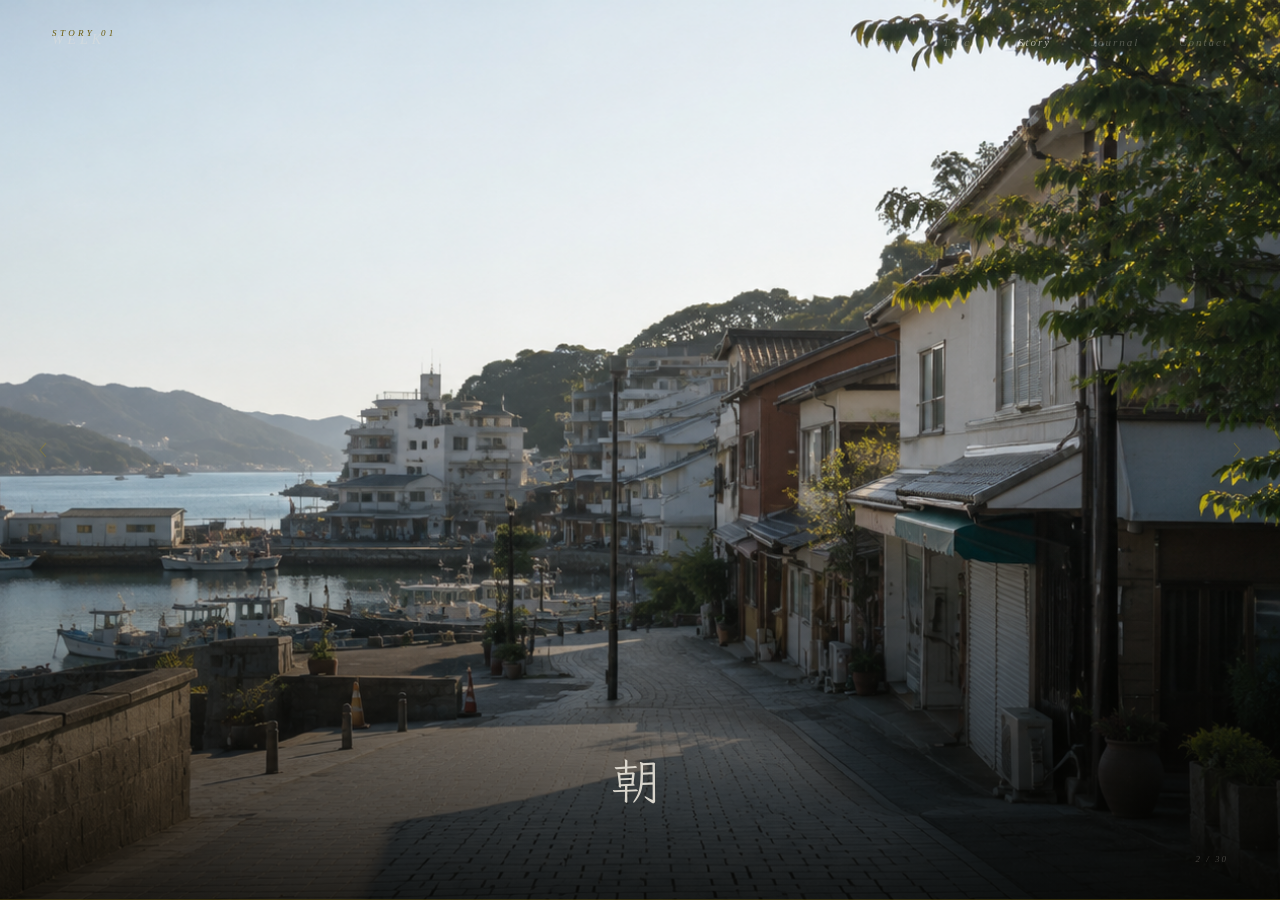
==== stories/story01/index.html @ 50bb53f8 "Add story index pages" ====
<!DOCTYPE html>
<html lang="ja">
<head>
  <meta charset="UTF-8">
  <meta name="robots" content="noindex, nofollow">
  <meta name="viewport" content="width=device-width, initial-scale=1.0">
  <title>Story — WELK 人が歩く研究所</title>
  <link rel="preconnect" href="https://fonts.googleapis.com">
  <link rel="preconnect" href="https://fonts.gstatic.com" crossorigin>
  <link href="https://fonts.googleapis.com/css2?family=Noto+Serif+JP:wght@200;300&family=IM+Fell+English:ital@0;1&family=Klee+One:wght@400;600&display=swap" rel="stylesheet">
  <style>
    *, *::before, *::after { box-sizing: border-box; margin: 0; padding: 0; }
    :root {
      --gold: #B8960C; --goldL: #C9A84C; --goldD: #6B5A0A;
      --ink: #050503; --paper: #EAE5DC;
    }
    html, body {
      width: 100%; height: 100%;
      background: var(--ink);
      color: var(--paper);
      font-family: 'Noto Serif JP', serif;
      overflow: hidden;
      user-select: none;
    }

    /* Nav */
    nav {
      position: fixed; top: 0; left: 0; right: 0; z-index: 100;
      display: flex; justify-content: space-between; align-items: center;
      padding: 28px 52px; pointer-events: none;
    }
    .logo {
      font-family: 'IM Fell English', serif; font-style: italic;
      font-size: 14px; letter-spacing: .28em;
      color: rgba(234,229,220,.38); text-decoration: none;
      pointer-events: all; transition: color .6s;
    }
    .logo:hover { color: rgba(234,229,220,.72); }
    .nav-links { display: flex; gap: 40px; list-style: none; pointer-events: all; }
    .nav-links a {
      font-family: 'IM Fell English', serif; font-style: italic;
      font-size: 11px; letter-spacing: .18em;
      color: rgba(234,229,220,.28); text-decoration: none; transition: color .5s;
    }
    .nav-links a:hover, .nav-links a.cur { color: rgba(234,229,220,.72); }

    /* Stage */
    #stage { position: fixed; inset: 0; }

    /* Slides */
    .slide {
      position: absolute; inset: 0;
      opacity: 0;
      transition: opacity 1s ease;
      pointer-events: none;
    }
    .slide.active { opacity: 1; pointer-events: all; }

    /* 写真スライド */
    .slide-photo { background: var(--ink); }
    .photo-img {
      position: absolute; inset: 0;
      width: 100%; height: 100%;
      object-fit: cover;
    }
    .photo-caption {
      position: absolute; bottom: 0; left: 0; right: 0;
      padding: 20% 5% 6%;
      background: linear-gradient(to top, rgba(5,5,3,.85) 0%, rgba(5,5,3,.4) 50%, transparent 100%);
      text-align: center;
      z-index: 10;
      opacity: 0;
    }
    .slide.active .photo-caption {
      animation: fadeIn 2s ease 1s both;
    }
    @keyframes fadeIn {
      from { opacity: 0; }
      to   { opacity: 1; }
    }
    .caption-scene {
      font-family: 'Klee One', 'Noto Serif JP', serif;
      font-weight: 400;
      font-size: clamp(26px, 3.9vw, 57px);
      line-height: 1.8;
      color: rgba(234,229,220,.9);
      letter-spacing: .18em;
    }

    /* ナレーション */
    .slide-narration, .slide-telop {
      display: flex; align-items: center; justify-content: center;
      background: var(--ink);
    }
    .narration-inner { width: 100%; padding: 0 10%; text-align: center; }
    .narration-text, .telop-text {
      display: block; width: 100%;
      word-break: auto-phrase; overflow-wrap: anywhere;
      font-family: 'Klee One', 'Noto Serif JP', serif;
      font-weight: 400;
      font-size: clamp(22px, 3.2vw, 42px);
      line-height: 2.2; letter-spacing: .08em;
      color: rgba(234,229,220,.82);
      opacity: 0;
    }
    .telop-text { font-size: clamp(24px, 3.5vw, 46px); letter-spacing: .12em; }
    .slide.active .narration-text,
    .slide.active .telop-text {
      animation: fadeIn 2s ease .4s both;
    }

    /* ロゴスライド */
    .slide-logo {
      display: flex; flex-direction: column;
      align-items: center; justify-content: center;
      background: var(--ink); gap: 20px;
    }
    .logo-welk {
      font-family: 'IM Fell English', serif; font-style: italic;
      font-size: clamp(28px, 5vw, 60px); letter-spacing: .38em;
      color: var(--goldD); opacity: 0;
    }
    .logo-tagline {
      font-weight: 200; font-size: 11px; letter-spacing: .22em;
      color: rgba(234,229,220,.28); opacity: 0;
    }
    .slide.active .logo-welk { animation: fadeIn 1.6s ease .6s both; }
    .slide.active .logo-tagline { animation: fadeIn 1.6s ease 1.2s both; }

    /* UI */
    #story-num {
      position: fixed; top: 28px; left: 52px; z-index: 200;
      font-family: 'IM Fell English', serif; font-style: italic;
      font-size: 9px; letter-spacing: .38em; color: var(--goldD);
      transition: opacity .6s;
    }
    #indicator {
      position: fixed; bottom: 36px; right: 52px; z-index: 200;
      font-family: 'IM Fell English', serif; font-style: italic;
      font-size: 9px; letter-spacing: .22em; color: rgba(234,229,220,.25);
    }
    .nav-btn {
      position: fixed; top: 50%; z-index: 200;
      transform: translateY(-50%);
      background: none; border: none; cursor: pointer;
      padding: 20px 24px; color: rgba(184,150,12,.28);
      transition: color .4s; outline: none;
    }
    .nav-btn:hover { color: rgba(184,150,12,.72); }
    #btn-prev { left: 8px; }
    #btn-next { right: 8px; }
    .nav-btn svg { display: block; width: 22px; height: 22px; }
    #progress-bar {
      position: fixed; bottom: 0; left: 0;
      height: 1px; background: var(--goldD);
      width: 0%; z-index: 200; opacity: .4;
      transition: width linear;
    }
    #bg-canvas {
      position: fixed; inset: 0; z-index: 0; pointer-events: none;
    }

    @media (max-width: 640px) {
      nav { padding: 18px 22px; }
      .nav-links { gap: 20px; }
      #story-num { top: 18px; left: 22px; }
      #indicator { bottom: 24px; right: 22px; }
    }
  </style>
</head>
<body>

<canvas id="bg-canvas"></canvas>

<nav>
  <a class="logo" href="../../index.html">WELK</a>
  <ul class="nav-links">
    <li><a href="../../about.html">About</a></li>
    <li><a href="../../trace.html">Trace</a></li>
    <li><a href="../../story.html" class="cur">Story</a></li>
    <li><a href="../../journal.html">Journal</a></li>
    <li><a href="../../contact.html">Contact</a></li>
  </ul>
</nav>

<div id="story-num">STORY 01</div>
<div id="indicator">1 / 30</div>

<button id="btn-prev" class="nav-btn" aria-label="前へ">
  <svg viewBox="0 0 22 22" fill="none" stroke="currentColor" stroke-width="1.2">
    <polyline points="14,4 8,11 14,18"/>
  </svg>
</button>
<button id="btn-next" class="nav-btn" aria-label="次へ">
  <svg viewBox="0 0 22 22" fill="none" stroke="currentColor" stroke-width="1.2">
    <polyline points="8,4 14,11 8,18"/>
  </svg>
</button>

<div id="progress-bar"></div>

<div id="stage">


  <!-- 01 写真：まだ一緒に行きたい場所がある -->
  <div class="slide slide-photo active" data-index="0">
    <img class="photo-img" src="01.png" alt="">
    <div class="photo-caption">
      <p class="caption-scene">まだ一緒に行きたい場所がある</p>
    </div>
  </div>

  <!-- 02 写真：朝 -->
  <div class="slide slide-photo" data-index="1">
    <img class="photo-img" src="02.png" alt="">
    <div class="photo-caption">
      <p class="caption-scene">朝</p>
    </div>
  </div>

  <!-- 03 写真：ホテルの窓 -->
  <div class="slide slide-photo" data-index="2">
    <img class="photo-img" src="03.png" alt="">
    <div class="photo-caption">
      <p class="caption-scene">ホテルの窓</p>
    </div>
  </div>

  <!-- 04 写真：夫婦が景色を見ている -->
  <div class="slide slide-photo" data-index="3">
    <img class="photo-img" src="04.png" alt="">
    <div class="photo-caption">
      <p class="caption-scene">夫婦が景色を見ている</p>
    </div>
  </div>

  <!-- 05 写真：以前なら予定を詰め込んでいた -->
  <div class="slide slide-photo" data-index="4">
    <img class="photo-img" src="05.png" alt="">
    <div class="photo-caption">
      <p class="caption-scene">以前なら予定を詰め込んでいた</p>
    </div>
  </div>

  <!-- 06 写真：しかし今日は少し歩幅が違う -->
  <div class="slide slide-photo" data-index="5">
    <img class="photo-img" src="06.png" alt="">
    <div class="photo-caption">
      <p class="caption-scene">しかし今日は少し歩幅が違う</p>
    </div>
  </div>

  <!-- 07 写真：観光地の地図を見る -->
  <div class="slide slide-photo" data-index="6">
    <img class="photo-img" src="07.png" alt="">
    <div class="photo-caption">
      <p class="caption-scene">観光地の地図を見る</p>
    </div>
  </div>

  <!-- 08 写真：妻が先に歩く -->
  <div class="slide slide-photo" data-index="7">
    <img class="photo-img" src="08.png" alt="">
    <div class="photo-caption">
      <p class="caption-scene">妻が先に歩く</p>
    </div>
  </div>

  <!-- 09 写真：夫は後を追う -->
  <div class="slide slide-photo" data-index="8">
    <img class="photo-img" src="09.png" alt="">
    <div class="photo-caption">
      <p class="caption-scene">夫は後を追う</p>
    </div>
  </div>

  <!-- 10 写真：石畳の路地 -->
  <div class="slide slide-photo" data-index="9">
    <img class="photo-img" src="10.png" alt="">
    <div class="photo-caption">
      <p class="caption-scene">石畳の路地</p>
    </div>
  </div>

  <!-- 11 写真：妻が振り返る -->
  <div class="slide slide-photo" data-index="10">
    <img class="photo-img" src="11.png" alt="">
    <div class="photo-caption">
      <p class="caption-scene">妻が振り返る</p>
    </div>
  </div>

  <!-- 12 写真：夫は歩き出す -->
  <div class="slide slide-photo" data-index="11">
    <img class="photo-img" src="12.png" alt="">
    <div class="photo-caption">
      <p class="caption-scene">夫は歩き出す</p>
    </div>
  </div>

  <!-- 13 写真：一歩目を出す -->
  <div class="slide slide-photo" data-index="12">
    <img class="photo-img" src="13.png" alt="">
    <div class="photo-caption">
      <p class="caption-scene">一歩目を出す</p>
    </div>
  </div>

  <!-- 14 写真：少しためらう -->
  <div class="slide slide-photo" data-index="13">
    <img class="photo-img" src="14.png" alt="">
    <div class="photo-caption">
      <p class="caption-scene">少しためらう</p>
    </div>
  </div>

  <!-- 15 写真：それでも進む -->
  <div class="slide slide-photo" data-index="14">
    <img class="photo-img" src="15.png" alt="">
    <div class="photo-caption">
      <p class="caption-scene">それでも進む</p>
    </div>
  </div>

  <!-- 16 写真：夕暮れ -->
  <div class="slide slide-photo" data-index="15">
    <img class="photo-img" src="16.png" alt="">
    <div class="photo-caption">
      <p class="caption-scene">夕暮れ</p>
    </div>
  </div>

  <!-- 17 写真：海辺 -->
  <div class="slide slide-photo" data-index="16">
    <img class="photo-img" src="17.png" alt="">
    <div class="photo-caption">
      <p class="caption-scene">海辺</p>
    </div>
  </div>

  <!-- 18 写真：二人が並んで座る -->
  <div class="slide slide-photo" data-index="17">
    <img class="photo-img" src="18.png" alt="">
    <div class="photo-caption">
      <p class="caption-scene">二人が並んで座る</p>
    </div>
  </div>

  <!-- 19 写真：息を整える -->
  <div class="slide slide-photo" data-index="18">
    <img class="photo-img" src="19.png" alt="">
    <div class="photo-caption">
      <p class="caption-scene">息を整える</p>
    </div>
  </div>

  <!-- 20 写真：そして笑う -->
  <div class="slide slide-photo" data-index="19">
    <img class="photo-img" src="20.png" alt="">
    <div class="photo-caption">
      <p class="caption-scene">そして笑う</p>
    </div>
  </div>

  <!-- 21 ナレーション（黒） -->
  <div class="slide slide-narration" data-index="20">
    <div class="narration-inner">
      <p class="narration-text">できなくなったわけじゃない。<br>困っているわけでもない。<br>それでも、身体は少しずつ変わり始める。</p>
    </div>
  </div>

  <!-- 22 ナレーション（黒） -->
  <div class="slide slide-narration" data-index="21">
    <div class="narration-inner">
      <p class="narration-text">本当に失いたくないのは、<br>歩くことじゃない。</p>
    </div>
  </div>

  <!-- 23 ナレーション（黒） -->
  <div class="slide slide-narration" data-index="22">
    <div class="narration-inner">
      <p class="narration-text">一緒に出かけること。</p>
    </div>
  </div>

  <!-- 24 ナレーション（黒） -->
  <div class="slide slide-narration" data-index="23">
    <div class="narration-inner">
      <p class="narration-text">新しい景色を見ること。</p>
    </div>
  </div>

  <!-- 25 ナレーション（黒） -->
  <div class="slide slide-narration" data-index="24">
    <div class="narration-inner">
      <p class="narration-text">同じ時間を重ねること。</p>
    </div>
  </div>

  <!-- 26 ナレーション（黒） -->
  <div class="slide slide-narration" data-index="25">
    <div class="narration-inner">
      <p class="narration-text">隣を歩くこと。</p>
    </div>
  </div>

  <!-- 27 写真：街を歩く二人 -->
  <div class="slide slide-photo" data-index="26">
    <img class="photo-img" src="27.png" alt="">
    <div class="photo-caption">
      <p class="caption-scene">街を歩く二人</p>
    </div>
  </div>

  <!-- 28 写真：また旅に出る二人 -->
  <div class="slide slide-photo" data-index="27">
    <img class="photo-img" src="28.png" alt="">
    <div class="photo-caption">
      <p class="caption-scene">また旅に出る二人</p>
    </div>
  </div>

  <!-- 29 テロップ（黒） -->
  <div class="slide slide-telop" data-index="28">
    <p class="telop-text">まだ一緒に<br>行きたい場所がある。</p>
  </div>

  <!-- 30 WELKロゴ（黒） -->
  <div class="slide slide-logo" data-index="29">
    <div class="logo-welk">WELK</div>
    <div class="logo-tagline">歩くことから始まるイノチの跳躍</div>
  </div>


</div><!-- /stage -->

<script>

(() => {
  /* ── 背景Canvas（静かな粒子、写真スライド以外で薄く浮かぶ） ── */
  const cv  = document.getElementById('bg-canvas');
  const bgCtx = cv.getContext('2d');
  let W, H;
  const resize = () => { W = cv.width = innerWidth; H = cv.height = innerHeight; };
  resize(); addEventListener('resize', resize);

  const ptcls = Array.from({ length: 40 }, () => ({
    x: Math.random(), y: Math.random(),
    vx: (Math.random()-.5)*.00005, vy: -(Math.random()*.000025),
    r: .3 + Math.random()*.8,
    phase: Math.random()*Math.PI*2,
    alpha: .03 + Math.random()*.10,
  }));

  let bgOpacity = 0; // 写真スライド時は粒子を薄く
  const bgLoop = (t) => {
    requestAnimationFrame(bgLoop);
    bgCtx.clearRect(0, 0, W, H);
    for (const p of ptcls) {
      p.x = (p.x + p.vx + 1) % 1;
      p.y = (p.y + p.vy + 1) % 1;
      const a = p.alpha * bgOpacity * (.3 + Math.sin(t*.00045+p.phase)*.7);
      if (a < 0.002) continue;
      bgCtx.beginPath();
      bgCtx.arc(p.x*W, p.y*H, p.r, 0, Math.PI*2);
      bgCtx.fillStyle = `rgba(184,150,12,${a})`;
      bgCtx.fill();
    }
  };
  requestAnimationFrame(bgLoop);

  /* ── スライドデータ ── */
  const slides      = Array.from(document.querySelectorAll('.slide'));
  const TOTAL       = slides.length;
  const storyNumEl  = document.getElementById('story-num');
  const indicatorEl = document.getElementById('indicator');
  const progressBar = document.getElementById('progress-bar');
  const btnPrev     = document.getElementById('btn-prev');
  const btnNext     = document.getElementById('btn-next');

  // 各スライドの自動再生時間（ms）
  // 写真：6秒、ナレーション：5秒、テロップ：6秒、ロゴ：8秒
  const DURATIONS = slides.map(s => {
    if (s.classList.contains('slide-narration')) return 4000;
    if (s.classList.contains('slide-telop'))     return 4000;
    if (s.classList.contains('slide-logo'))      return 4000;
    return 4000; // photo
  });

  let current     = 0;
  let autoTimer   = null;
  let isAnimating = false;
  let userPaused  = false;

  /* UI更新 */
  const updateUI = (idx) => {
    const slide = slides[idx];
    const isPhoto = slide.classList.contains('slide-photo');

    // 粒子：黒背景スライドは少し見せる、写真は隠す
    bgOpacity = isPhoto ? 0 : 0.7;

    // STORY番号（全スライド共通でSTORY 01を表示）
    storyNumEl.textContent = 'STORY 01';
    storyNumEl.style.opacity = '1';

    // インジケーター
    indicatorEl.textContent = `${idx + 1} / ${TOTAL}`;
  };

  /* 進行バー */
  const startProgress = (dur) => {
    progressBar.style.transition = 'none';
    progressBar.style.width = '0%';
    requestAnimationFrame(() => requestAnimationFrame(() => {
      progressBar.style.transition = `width ${dur}ms linear`;
      progressBar.style.width = '100%';
    }));
  };
  const stopProgress = () => {
    progressBar.style.transition = 'none';
    progressBar.style.width = '0%';
  };

  /* 自動再生 */
  const startAuto = () => {
    clearTimeout(autoTimer);
    const dur = DURATIONS[current];
    startProgress(dur);
    autoTimer = setTimeout(() => {
      goTo((current + 1) % TOTAL);
    }, dur);
  };
  const stopAuto = () => {
    clearTimeout(autoTimer);
    stopProgress();
    userPaused = true;
  };

  /* スライド遷移 */
  const goTo = (idx, userAction = false) => {
    if (isAnimating || idx === current) return;
    isAnimating = true;

    if (userAction) stopAuto();

    // 1秒で現在スライドを消す → 1秒後に次スライドを表示
    slides[current].classList.remove('active');
    const nextIdx = idx;
    setTimeout(() => {
      slides[nextIdx].classList.add('active');
      current = nextIdx;
      updateUI(nextIdx);
    }, 1000);

    setTimeout(() => {
      isAnimating = false;
      // ユーザー操作後も3秒後に自動再生を再開
      if (userAction) {
        clearTimeout(autoTimer);
        autoTimer = setTimeout(startAuto, 3000);
      } else {
        startAuto();
      }
    }, 1000);
  };

  /* 初期化 */
  updateUI(0);
  startAuto();

  /* ボタン */
  btnPrev.addEventListener('click', () => goTo((current - 1 + TOTAL) % TOTAL, true));
  btnNext.addEventListener('click', () => goTo((current + 1) % TOTAL, true));

  /* キーボード */
  addEventListener('keydown', (e) => {
    if (e.key === 'ArrowRight' || e.key === 'ArrowDown')
      goTo((current + 1) % TOTAL, true);
    else if (e.key === 'ArrowLeft' || e.key === 'ArrowUp')
      goTo((current - 1 + TOTAL) % TOTAL, true);
  });

  /* スワイプ */
  let tx = 0, ty = 0;
  addEventListener('touchstart', e => {
    tx = e.touches[0].clientX; ty = e.touches[0].clientY;
  }, { passive: true });
  addEventListener('touchend', e => {
    const dx = e.changedTouches[0].clientX - tx;
    const dy = e.changedTouches[0].clientY - ty;
    if (Math.abs(dx) > Math.abs(dy) && Math.abs(dx) > 40) {
      if (dx < 0) goTo((current + 1) % TOTAL, true);
      else         goTo((current - 1 + TOTAL) % TOTAL, true);
    }
  }, { passive: true });

})();

</script>
</body>
</html>
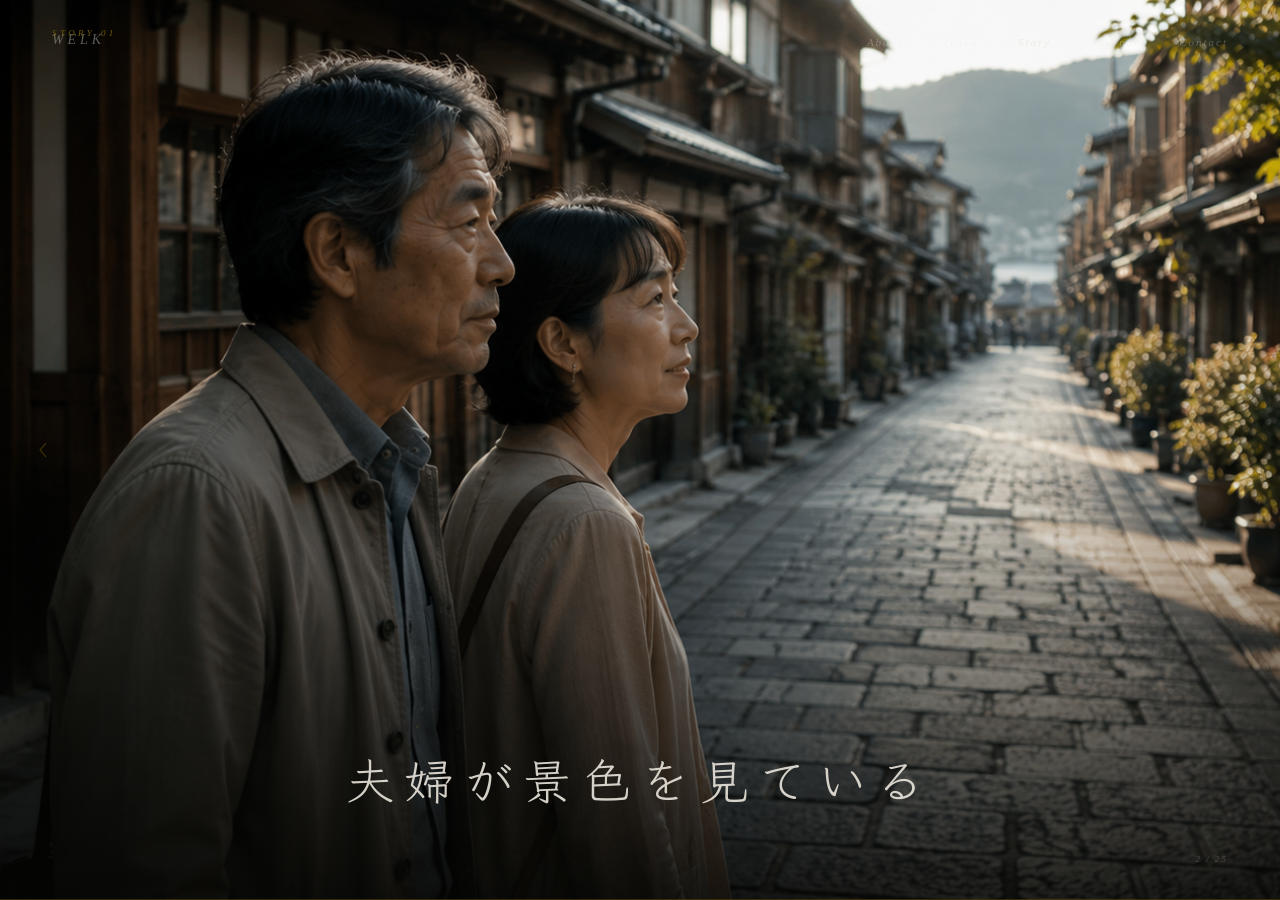
==== commit e5c22713: "Add files via upload" ====
--- a/stories/story01/index.html
+++ b/stories/story01/index.html
@@ -2,9 +2,20 @@
 <html lang="ja">
 <head>
   <meta charset="UTF-8">
-  <meta name="robots" content="noindex, nofollow">
   <meta name="viewport" content="width=device-width, initial-scale=1.0">
-  <title>Story — WELK 人が歩く研究所</title>
+  <title>Story 01 — WELK 人が歩く研究所</title>
+  <meta name="description" content="まだ一緒に行きたい場所がある。歩くことの先にある彩をめぐる物語。">
+  <link rel="canonical" href="https://sakumatetsushi.github.io/welk-lab/stories/story01/index.html">
+  <meta property="og:title" content="Story 01 — WELK 人が歩く研究所">
+  <meta property="og:description" content="まだ一緒に行きたい場所がある。歩くことの先にある彩をめぐる物語。">
+  <meta property="og:type" content="website">
+  <meta property="og:url" content="https://sakumatetsushi.github.io/welk-lab/stories/story01/index.html">
+  <meta property="og:image" content="https://sakumatetsushi.github.io/welk-lab/assets/ogp.png">
+  <meta property="og:site_name" content="WELK 人が歩く研究所">
+  <meta name="twitter:card" content="summary_large_image">
+  <meta name="twitter:title" content="Story 01 — WELK 人が歩く研究所">
+  <meta name="twitter:description" content="まだ一緒に行きたい場所がある。歩くことの先にある彩をめぐる物語。">
+  <meta name="twitter:image" content="https://sakumatetsushi.github.io/welk-lab/assets/ogp.png">
   <link rel="preconnect" href="https://fonts.googleapis.com">
   <link rel="preconnect" href="https://fonts.gstatic.com" crossorigin>
   <link href="https://fonts.googleapis.com/css2?family=Noto+Serif+JP:wght@200;300&family=IM+Fell+English:ital@0;1&family=Klee+One:wght@400;600&display=swap" rel="stylesheet">
@@ -16,6 +27,7 @@
     }
     html, body {
       width: 100%; height: 100%;
+      max-width: 100vw;
       background: var(--ink);
       color: var(--paper);
       font-family: 'Noto Serif JP', serif;
@@ -51,7 +63,7 @@
     .slide {
       position: absolute; inset: 0;
       opacity: 0;
-      transition: opacity 1s ease;
+      transition: opacity 0.6s ease;
       pointer-events: none;
     }
     .slide.active { opacity: 1; pointer-events: all; }
@@ -61,6 +73,7 @@
     .photo-img {
       position: absolute; inset: 0;
       width: 100%; height: 100%;
+      max-width: 100vw;
       object-fit: cover;
     }
     .photo-caption {
@@ -72,7 +85,7 @@
       opacity: 0;
     }
     .slide.active .photo-caption {
-      animation: fadeIn 2s ease 1s both;
+      animation: fadeIn 0.8s ease 0.3s both;
     }
     @keyframes fadeIn {
       from { opacity: 0; }
@@ -103,10 +116,10 @@
       color: rgba(234,229,220,.82);
       opacity: 0;
     }
-    .telop-text { font-size: clamp(24px, 3.5vw, 46px); letter-spacing: .12em; }
+    .telop-text { font-size: clamp(24px, 3.5vw, 46px); letter-spacing: .12em; text-align: center; }
     .slide.active .narration-text,
     .slide.active .telop-text {
-      animation: fadeIn 2s ease .4s both;
+      animation: fadeIn 0.8s ease 0.2s both;
     }
 
     /* ロゴスライド */
@@ -124,8 +137,8 @@
       font-weight: 200; font-size: 11px; letter-spacing: .22em;
       color: rgba(234,229,220,.28); opacity: 0;
     }
-    .slide.active .logo-welk { animation: fadeIn 1.6s ease .6s both; }
-    .slide.active .logo-tagline { animation: fadeIn 1.6s ease 1.2s both; }
+    .slide.active .logo-welk { animation: fadeIn 0.8s ease 0.3s both; }
+    .slide.active .logo-tagline { animation: fadeIn 0.8s ease 0.6s both; }
 
     /* UI */
     #story-num {
@@ -161,10 +174,30 @@
     }
 
     @media (max-width: 640px) {
-      nav { padding: 18px 22px; }
-      .nav-links { gap: 20px; }
-      #story-num { top: 18px; left: 22px; }
-      #indicator { bottom: 24px; right: 22px; }
+      nav { padding: 16px 18px; gap: 14px; align-items: flex-start; }
+      .nav-links { gap: 8px 14px; flex-wrap: wrap; justify-content: flex-end; max-width: 246px; }
+      .nav-links a { font-size: 11px; letter-spacing: .08em; }
+      .logo { font-size: 13px; letter-spacing: .18em; }
+      #story-num { top: 56px; left: 18px; }
+      #indicator { bottom: 20px; right: 18px; }
+      .nav-btn { padding: 16px 10px; }
+      #btn-prev { left: 2px; }
+      #btn-next { right: 2px; }
+      .nav-btn svg { width: 18px; height: 18px; }
+      .caption-scene {
+        font-size: clamp(20px, 5vw, 36px);
+        letter-spacing: .1em;
+      }
+      .photo-caption { padding: 18% 6% 8%; }
+      .narration-text { font-size: clamp(18px, 4.5vw, 32px); }
+      .telop-text { font-size: clamp(20px, 5vw, 34px); }
+      .narration-inner { padding: 0 8%; }
+      .photo-img { object-fit: contain; }
+    }
+    @media (max-width: 430px) {
+      .nav-links a:not(.cur) { display: none; }
+      .nav-links { gap: 0; }
+      #story-num { top: 48px; left: 16px; }
     }
   </style>
 </head>
@@ -210,152 +243,116 @@
     </div>
   </div>
 
-  <!-- 02 写真：朝 -->
+
+  <!-- 04 写真：夫婦が景色を見ている -->
   <div class="slide slide-photo" data-index="1">
-    <img class="photo-img" src="02.png" alt="">
-    <div class="photo-caption">
-      <p class="caption-scene">朝</p>
-    </div>
-  </div>
-
-  <!-- 03 写真：ホテルの窓 -->
+    <img class="photo-img" src="04.png" alt="">
+    <div class="photo-caption">
+      <p class="caption-scene">夫婦が景色を見ている</p>
+    </div>
+  </div>
+
+  <!-- 05 写真：以前なら予定を詰め込んでいた -->
   <div class="slide slide-photo" data-index="2">
-    <img class="photo-img" src="03.png" alt="">
-    <div class="photo-caption">
-      <p class="caption-scene">ホテルの窓</p>
-    </div>
-  </div>
-
-  <!-- 04 写真：夫婦が景色を見ている -->
+    <img class="photo-img" src="05.png" alt="">
+    <div class="photo-caption">
+      <p class="caption-scene">以前なら予定を詰め込んでいた</p>
+    </div>
+  </div>
+
+  <!-- 06 写真：しかし今日は少し歩幅が違う -->
   <div class="slide slide-photo" data-index="3">
-    <img class="photo-img" src="04.png" alt="">
-    <div class="photo-caption">
-      <p class="caption-scene">夫婦が景色を見ている</p>
-    </div>
-  </div>
-
-  <!-- 05 写真：以前なら予定を詰め込んでいた -->
+    <img class="photo-img" src="06.png" alt="">
+    <div class="photo-caption">
+      <p class="caption-scene">しかし今日は少し歩幅が違う</p>
+    </div>
+  </div>
+
+
+  <!-- 08 写真：妻が先に歩く -->
   <div class="slide slide-photo" data-index="4">
-    <img class="photo-img" src="05.png" alt="">
-    <div class="photo-caption">
-      <p class="caption-scene">以前なら予定を詰め込んでいた</p>
-    </div>
-  </div>
-
-  <!-- 06 写真：しかし今日は少し歩幅が違う -->
+    <img class="photo-img" src="08.png" alt="">
+    <div class="photo-caption">
+      <p class="caption-scene">妻が先に歩く</p>
+    </div>
+  </div>
+
+  <!-- 09 写真：夫は後を追う -->
   <div class="slide slide-photo" data-index="5">
-    <img class="photo-img" src="06.png" alt="">
-    <div class="photo-caption">
-      <p class="caption-scene">しかし今日は少し歩幅が違う</p>
-    </div>
-  </div>
-
-  <!-- 07 写真：観光地の地図を見る -->
+    <img class="photo-img" src="09.png" alt="">
+    <div class="photo-caption">
+      <p class="caption-scene">夫は後を追う</p>
+    </div>
+  </div>
+
+  <!-- 10 写真：石畳の路地 -->
   <div class="slide slide-photo" data-index="6">
-    <img class="photo-img" src="07.png" alt="">
-    <div class="photo-caption">
-      <p class="caption-scene">観光地の地図を見る</p>
-    </div>
-  </div>
-
-  <!-- 08 写真：妻が先に歩く -->
+    <img class="photo-img" src="10.png" alt="">
+    <div class="photo-caption">
+      <p class="caption-scene">石畳の路地</p>
+    </div>
+  </div>
+
+  <!-- 11 写真：妻が振り返る -->
   <div class="slide slide-photo" data-index="7">
-    <img class="photo-img" src="08.png" alt="">
-    <div class="photo-caption">
-      <p class="caption-scene">妻が先に歩く</p>
-    </div>
-  </div>
-
-  <!-- 09 写真：夫は後を追う -->
+    <img class="photo-img" src="11.png" alt="">
+    <div class="photo-caption">
+      <p class="caption-scene">妻が振り返る</p>
+    </div>
+  </div>
+
+  <!-- 12 写真：夫は歩き出す -->
   <div class="slide slide-photo" data-index="8">
-    <img class="photo-img" src="09.png" alt="">
-    <div class="photo-caption">
-      <p class="caption-scene">夫は後を追う</p>
-    </div>
-  </div>
-
-  <!-- 10 写真：石畳の路地 -->
+    <img class="photo-img" src="12.png" alt="">
+    <div class="photo-caption">
+      <p class="caption-scene">夫は歩き出す</p>
+    </div>
+  </div>
+
+  <!-- 13 写真：一歩目を出す -->
   <div class="slide slide-photo" data-index="9">
-    <img class="photo-img" src="10.png" alt="">
-    <div class="photo-caption">
-      <p class="caption-scene">石畳の路地</p>
-    </div>
-  </div>
-
-  <!-- 11 写真：妻が振り返る -->
+    <img class="photo-img" src="13.png" alt="">
+    <div class="photo-caption">
+      <p class="caption-scene">一歩目を出す</p>
+    </div>
+  </div>
+
+  <!-- 14 写真：少しためらう -->
   <div class="slide slide-photo" data-index="10">
-    <img class="photo-img" src="11.png" alt="">
-    <div class="photo-caption">
-      <p class="caption-scene">妻が振り返る</p>
-    </div>
-  </div>
-
-  <!-- 12 写真：夫は歩き出す -->
+    <img class="photo-img" src="14.png" alt="">
+    <div class="photo-caption">
+      <p class="caption-scene">少しためらう</p>
+    </div>
+  </div>
+
+  <!-- 15 写真：それでも進む -->
   <div class="slide slide-photo" data-index="11">
-    <img class="photo-img" src="12.png" alt="">
-    <div class="photo-caption">
-      <p class="caption-scene">夫は歩き出す</p>
-    </div>
-  </div>
-
-  <!-- 13 写真：一歩目を出す -->
+    <img class="photo-img" src="15.png" alt="">
+    <div class="photo-caption">
+      <p class="caption-scene">それでも進む</p>
+    </div>
+  </div>
+
+
+  <!-- 17 写真：海辺 -->
   <div class="slide slide-photo" data-index="12">
-    <img class="photo-img" src="13.png" alt="">
-    <div class="photo-caption">
-      <p class="caption-scene">一歩目を出す</p>
-    </div>
-  </div>
-
-  <!-- 14 写真：少しためらう -->
+    <img class="photo-img" src="17.png" alt="">
+    <div class="photo-caption">
+      <p class="caption-scene">海辺</p>
+    </div>
+  </div>
+
+  <!-- 18 写真：二人が並んで座る -->
   <div class="slide slide-photo" data-index="13">
-    <img class="photo-img" src="14.png" alt="">
-    <div class="photo-caption">
-      <p class="caption-scene">少しためらう</p>
-    </div>
-  </div>
-
-  <!-- 15 写真：それでも進む -->
+    <img class="photo-img" src="18.png" alt="">
+    <div class="photo-caption">
+      <p class="caption-scene">二人が並んで座る</p>
+    </div>
+  </div>
+
+
+  <!-- 20 写真：そして笑う -->
   <div class="slide slide-photo" data-index="14">
-    <img class="photo-img" src="15.png" alt="">
-    <div class="photo-caption">
-      <p class="caption-scene">それでも進む</p>
-    </div>
-  </div>
-
-  <!-- 16 写真：夕暮れ -->
-  <div class="slide slide-photo" data-index="15">
-    <img class="photo-img" src="16.png" alt="">
-    <div class="photo-caption">
-      <p class="caption-scene">夕暮れ</p>
-    </div>
-  </div>
-
-  <!-- 17 写真：海辺 -->
-  <div class="slide slide-photo" data-index="16">
-    <img class="photo-img" src="17.png" alt="">
-    <div class="photo-caption">
-      <p class="caption-scene">海辺</p>
-    </div>
-  </div>
-
-  <!-- 18 写真：二人が並んで座る -->
-  <div class="slide slide-photo" data-index="17">
-    <img class="photo-img" src="18.png" alt="">
-    <div class="photo-caption">
-      <p class="caption-scene">二人が並んで座る</p>
-    </div>
-  </div>
-
-  <!-- 19 写真：息を整える -->
-  <div class="slide slide-photo" data-index="18">
-    <img class="photo-img" src="19.png" alt="">
-    <div class="photo-caption">
-      <p class="caption-scene">息を整える</p>
-    </div>
-  </div>
-
-  <!-- 20 写真：そして笑う -->
-  <div class="slide slide-photo" data-index="19">
     <img class="photo-img" src="20.png" alt="">
     <div class="photo-caption">
       <p class="caption-scene">そして笑う</p>
@@ -363,49 +360,49 @@
   </div>
 
   <!-- 21 ナレーション（黒） -->
+  <div class="slide slide-narration" data-index="15">
+    <div class="narration-inner">
+      <p class="narration-text">できなくなったわけじゃない<br>困っているわけでもない<br>それでも、身体は少しずつ変わり始める</p>
+    </div>
+  </div>
+
+  <!-- 22 ナレーション（黒） -->
+  <div class="slide slide-narration" data-index="16">
+    <div class="narration-inner">
+      <p class="narration-text">本当に失いたくないのは、<br>歩くことじゃない</p>
+    </div>
+  </div>
+
+  <!-- 23 ナレーション（黒） -->
+  <div class="slide slide-narration" data-index="17">
+    <div class="narration-inner">
+      <p class="narration-text">一緒に出かけること</p>
+    </div>
+  </div>
+
+  <!-- 24 ナレーション（黒） -->
+  <div class="slide slide-narration" data-index="18">
+    <div class="narration-inner">
+      <p class="narration-text">新しい景色を見ること</p>
+    </div>
+  </div>
+
+  <!-- 25 ナレーション（黒） -->
+  <div class="slide slide-narration" data-index="19">
+    <div class="narration-inner">
+      <p class="narration-text">同じ時間を重ねること</p>
+    </div>
+  </div>
+
+  <!-- 26 ナレーション（黒） -->
   <div class="slide slide-narration" data-index="20">
     <div class="narration-inner">
-      <p class="narration-text">できなくなったわけじゃない。<br>困っているわけでもない。<br>それでも、身体は少しずつ変わり始める。</p>
-    </div>
-  </div>
-
-  <!-- 22 ナレーション（黒） -->
-  <div class="slide slide-narration" data-index="21">
-    <div class="narration-inner">
-      <p class="narration-text">本当に失いたくないのは、<br>歩くことじゃない。</p>
-    </div>
-  </div>
-
-  <!-- 23 ナレーション（黒） -->
-  <div class="slide slide-narration" data-index="22">
-    <div class="narration-inner">
-      <p class="narration-text">一緒に出かけること。</p>
-    </div>
-  </div>
-
-  <!-- 24 ナレーション（黒） -->
-  <div class="slide slide-narration" data-index="23">
-    <div class="narration-inner">
-      <p class="narration-text">新しい景色を見ること。</p>
-    </div>
-  </div>
-
-  <!-- 25 ナレーション（黒） -->
-  <div class="slide slide-narration" data-index="24">
-    <div class="narration-inner">
-      <p class="narration-text">同じ時間を重ねること。</p>
-    </div>
-  </div>
-
-  <!-- 26 ナレーション（黒） -->
-  <div class="slide slide-narration" data-index="25">
-    <div class="narration-inner">
-      <p class="narration-text">隣を歩くこと。</p>
+      <p class="narration-text">隣を歩くこと</p>
     </div>
   </div>
 
   <!-- 27 写真：街を歩く二人 -->
-  <div class="slide slide-photo" data-index="26">
+  <div class="slide slide-photo" data-index="21">
     <img class="photo-img" src="27.png" alt="">
     <div class="photo-caption">
       <p class="caption-scene">街を歩く二人</p>
@@ -413,7 +410,7 @@
   </div>
 
   <!-- 28 写真：また旅に出る二人 -->
-  <div class="slide slide-photo" data-index="27">
+  <div class="slide slide-photo" data-index="22">
     <img class="photo-img" src="28.png" alt="">
     <div class="photo-caption">
       <p class="caption-scene">また旅に出る二人</p>
@@ -421,12 +418,12 @@
   </div>
 
   <!-- 29 テロップ（黒） -->
-  <div class="slide slide-telop" data-index="28">
-    <p class="telop-text">まだ一緒に<br>行きたい場所がある。</p>
+  <div class="slide slide-telop" data-index="23">
+    <p class="telop-text">まだ一緒に<br>行きたい場所がある</p>
   </div>
 
   <!-- 30 WELKロゴ（黒） -->
-  <div class="slide slide-logo" data-index="29">
+  <div class="slide slide-logo" data-index="24">
     <div class="logo-welk">WELK</div>
     <div class="logo-tagline">歩くことから始まるイノチの跳躍</div>
   </div>
@@ -481,10 +478,10 @@
   // 各スライドの自動再生時間（ms）
   // 写真：6秒、ナレーション：5秒、テロップ：6秒、ロゴ：8秒
   const DURATIONS = slides.map(s => {
-    if (s.classList.contains('slide-narration')) return 4000;
-    if (s.classList.contains('slide-telop'))     return 4000;
-    if (s.classList.contains('slide-logo'))      return 4000;
-    return 4000; // photo
+    if (s.classList.contains('slide-narration')) return 3500;
+    if (s.classList.contains('slide-telop'))     return 3000;
+    if (s.classList.contains('slide-logo'))      return 3000;
+    return 3000; // photo
   });
 
   let current     = 0;
